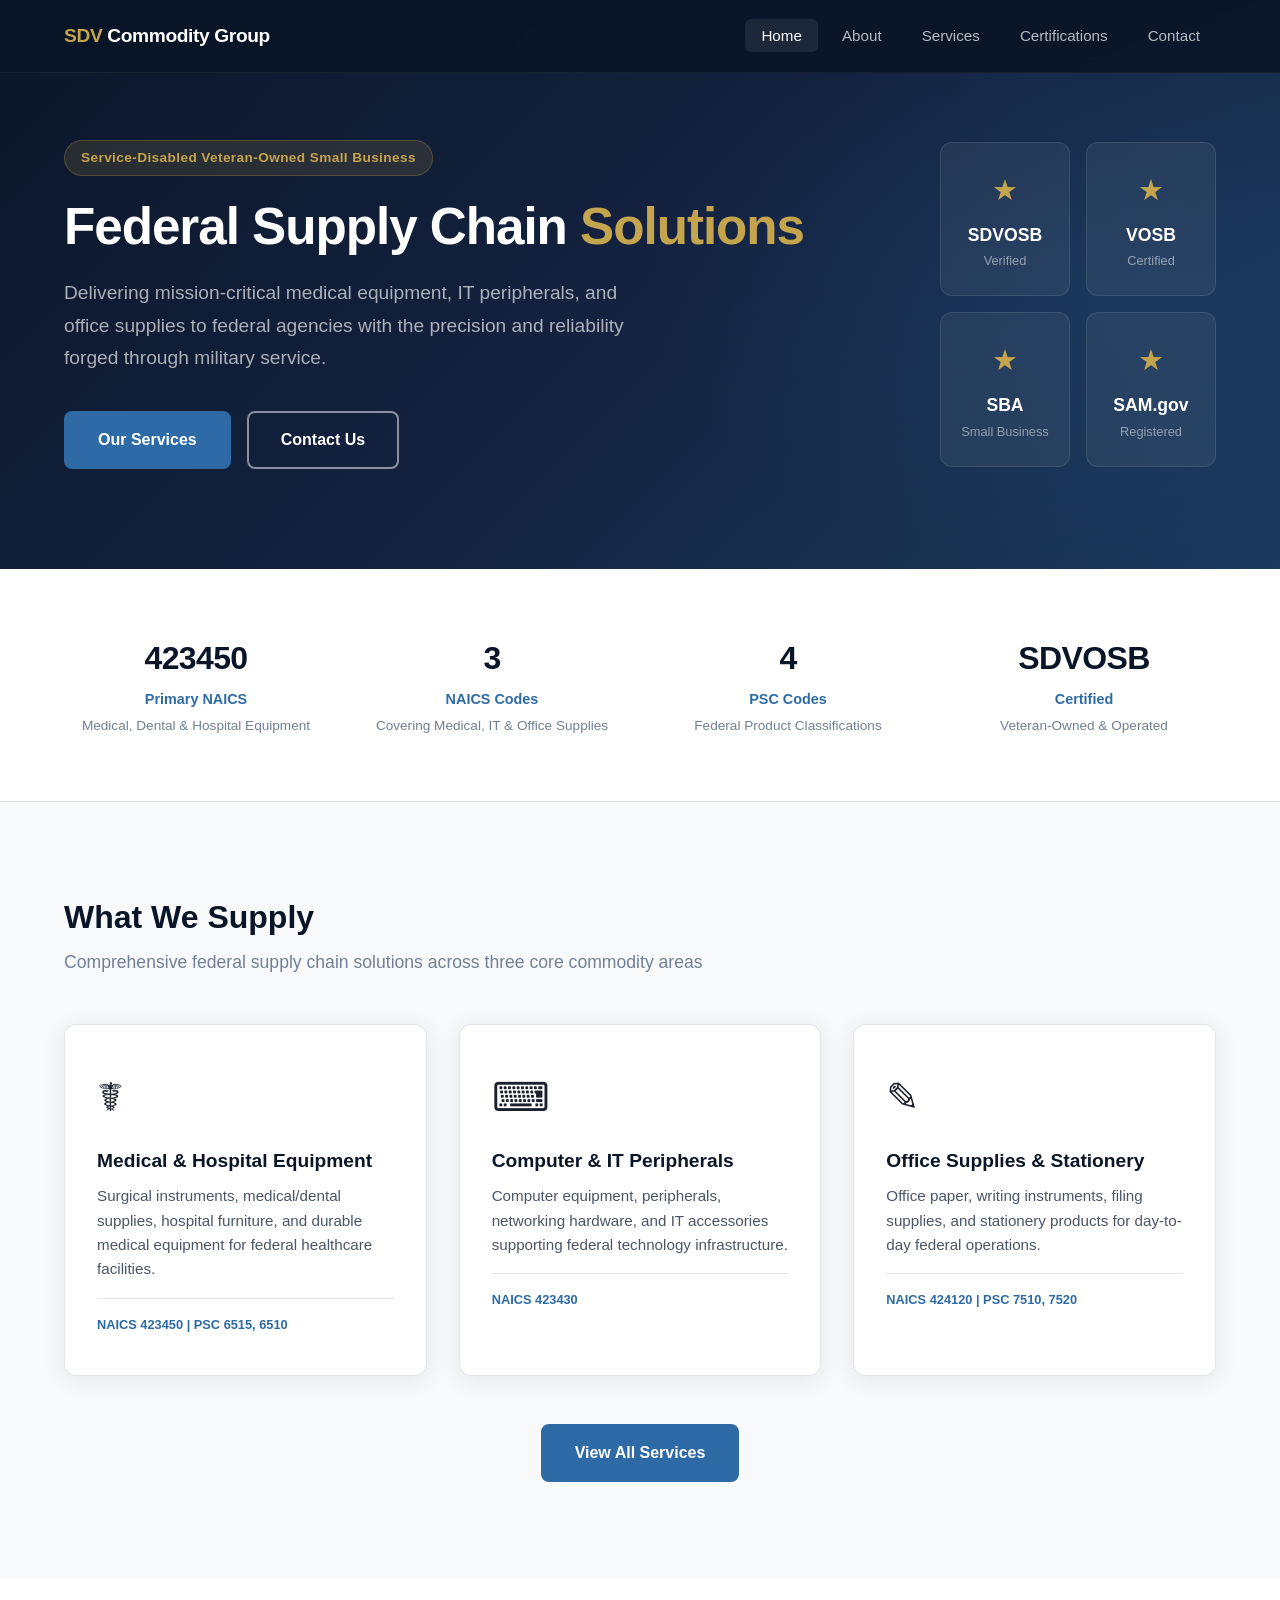
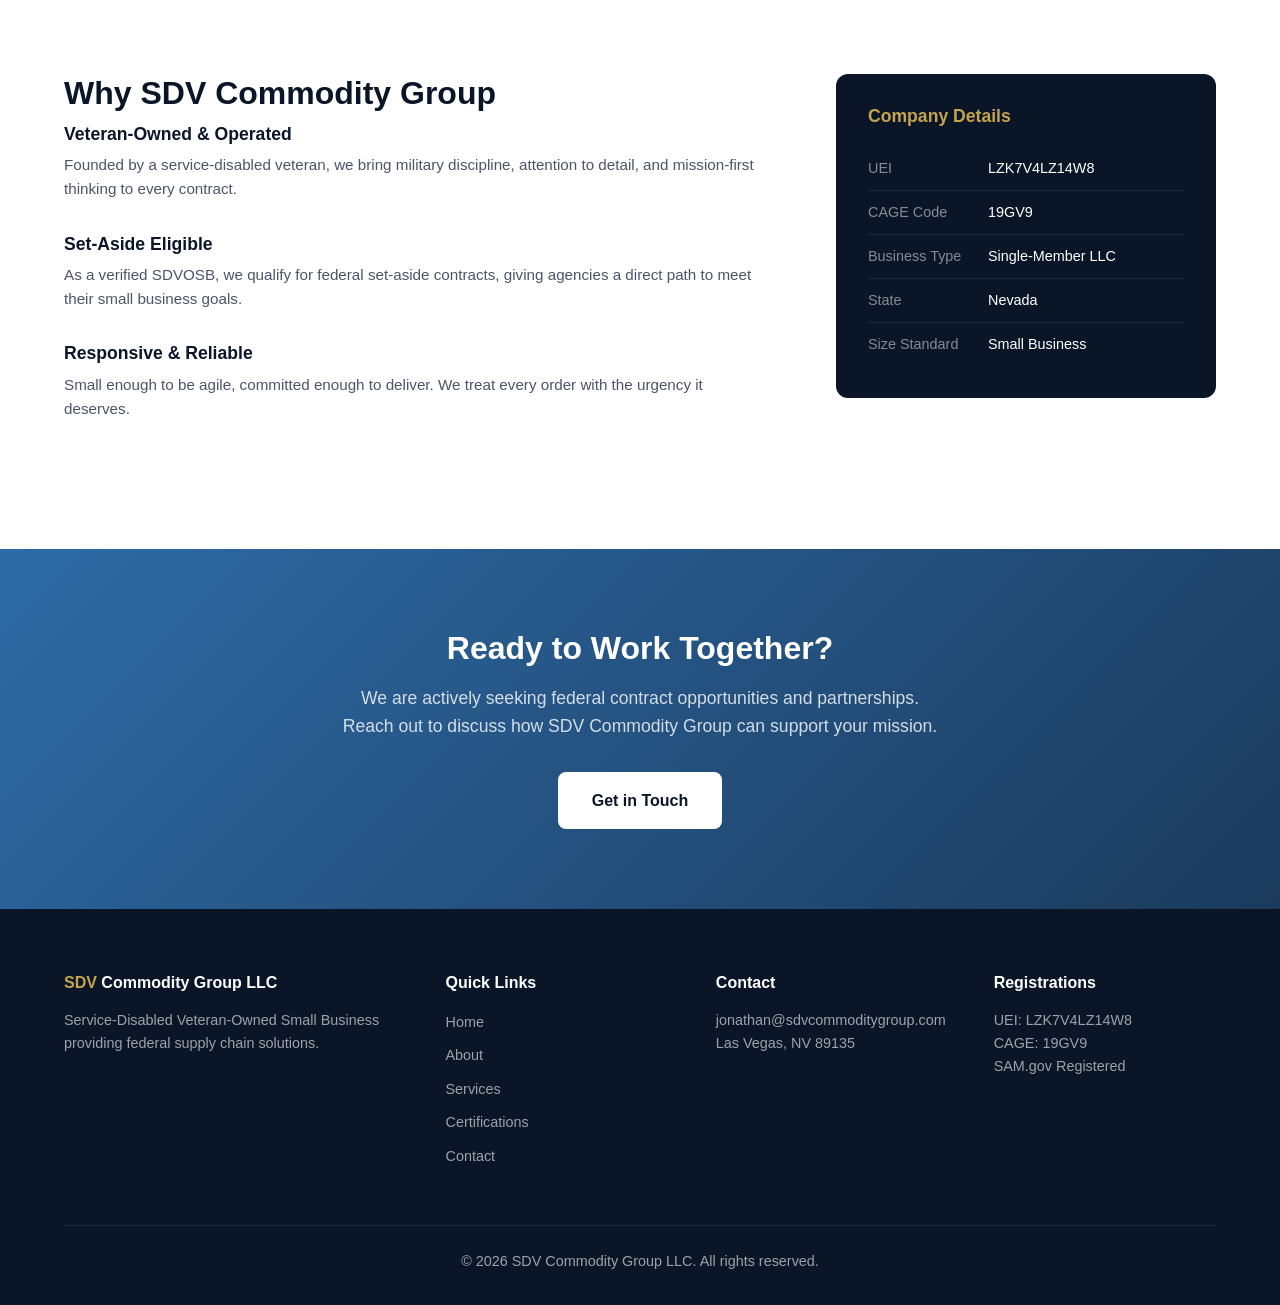
==== index.html @ dfde51ad "Add website files - initial site deployment" ====
<!DOCTYPE html>
<html lang="en">
<head>
  <meta charset="UTF-8">
  <meta name="viewport" content="width=device-width, initial-scale=1.0">
  <meta name="description" content="SDV Commodity Group LLC - Service-Disabled Veteran-Owned Small Business specializing in federal supply chain logistics, medical equipment, IT peripherals, and office supplies.">
  <title>SDV Commodity Group LLC | Federal Supply Chain Solutions</title>
  <link rel="stylesheet" href="style.css">
</head>
<body>
  <!-- Navigation -->
  <nav class="nav" id="nav">
    <div class="nav-container">
      <a href="index.html" class="nav-logo">
        <span class="logo-sdv">SDV</span> Commodity Group
      </a>
      <button class="nav-toggle" id="navToggle" aria-label="Toggle menu">
        <span></span><span></span><span></span>
      </button>
      <ul class="nav-links" id="navLinks">
        <li><a href="index.html" class="active">Home</a></li>
        <li><a href="pages/about.html">About</a></li>
        <li><a href="pages/services.html">Services</a></li>
        <li><a href="pages/certifications.html">Certifications</a></li>
        <li><a href="pages/contact.html">Contact</a></li>
      </ul>
    </div>
  </nav>

  <!-- Hero Section -->
  <section class="hero">
    <div class="hero-content">
      <div class="hero-text">
        <div class="hero-badge">Service-Disabled Veteran-Owned Small Business</div>
        <h1>Federal Supply Chain <span class="text-accent">Solutions</span></h1>
        <p class="hero-subtitle">Delivering mission-critical medical equipment, IT peripherals, and office supplies to federal agencies with the precision and reliability forged through military service.</p>
        <div class="hero-cta">
          <a href="pages/services.html" class="btn btn-primary">Our Services</a>
          <a href="pages/contact.html" class="btn btn-outline">Contact Us</a>
        </div>
      </div>
      <div class="hero-badges">
        <div class="cert-badge">
          <div class="cert-icon">&#9733;</div>
          <div class="cert-label">SDVOSB</div>
          <div class="cert-sub">Verified</div>
        </div>
        <div class="cert-badge">
          <div class="cert-icon">&#9733;</div>
          <div class="cert-label">VOSB</div>
          <div class="cert-sub">Certified</div>
        </div>
        <div class="cert-badge">
          <div class="cert-icon">&#9733;</div>
          <div class="cert-label">SBA</div>
          <div class="cert-sub">Small Business</div>
        </div>
        <div class="cert-badge">
          <div class="cert-icon">&#9733;</div>
          <div class="cert-label">SAM.gov</div>
          <div class="cert-sub">Registered</div>
        </div>
      </div>
    </div>
  </section>

  <!-- Key Stats -->
  <section class="stats">
    <div class="container">
      <div class="stats-grid">
        <div class="stat-item">
          <div class="stat-number">423450</div>
          <div class="stat-label">Primary NAICS</div>
          <div class="stat-desc">Medical, Dental & Hospital Equipment</div>
        </div>
        <div class="stat-item">
          <div class="stat-number">3</div>
          <div class="stat-label">NAICS Codes</div>
          <div class="stat-desc">Covering Medical, IT & Office Supplies</div>
        </div>
        <div class="stat-item">
          <div class="stat-number">4</div>
          <div class="stat-label">PSC Codes</div>
          <div class="stat-desc">Federal Product Classifications</div>
        </div>
        <div class="stat-item">
          <div class="stat-number">SDVOSB</div>
          <div class="stat-label">Certified</div>
          <div class="stat-desc">Veteran-Owned & Operated</div>
        </div>
      </div>
    </div>
  </section>

  <!-- Services Preview -->
  <section class="services-preview">
    <div class="container">
      <h2 class="section-title">What We Supply</h2>
      <p class="section-subtitle">Comprehensive federal supply chain solutions across three core commodity areas</p>
      <div class="services-grid">
        <div class="service-card">
          <div class="service-icon">&#9764;</div>
          <h3>Medical & Hospital Equipment</h3>
          <p>Surgical instruments, medical/dental supplies, hospital furniture, and durable medical equipment for federal healthcare facilities.</p>
          <div class="service-codes">NAICS 423450 | PSC 6515, 6510</div>
        </div>
        <div class="service-card">
          <div class="service-icon">&#9000;</div>
          <h3>Computer & IT Peripherals</h3>
          <p>Computer equipment, peripherals, networking hardware, and IT accessories supporting federal technology infrastructure.</p>
          <div class="service-codes">NAICS 423430</div>
        </div>
        <div class="service-card">
          <div class="service-icon">&#9998;</div>
          <h3>Office Supplies & Stationery</h3>
          <p>Office paper, writing instruments, filing supplies, and stationery products for day-to-day federal operations.</p>
          <div class="service-codes">NAICS 424120 | PSC 7510, 7520</div>
        </div>
      </div>
      <div class="services-cta">
        <a href="pages/services.html" class="btn btn-primary">View All Services</a>
      </div>
    </div>
  </section>

  <!-- Why SDV -->
  <section class="why-sdv">
    <div class="container">
      <div class="why-grid">
        <div class="why-content">
          <h2 class="section-title">Why SDV Commodity Group</h2>
          <div class="why-item">
            <h4>Veteran-Owned & Operated</h4>
            <p>Founded by a service-disabled veteran, we bring military discipline, attention to detail, and mission-first thinking to every contract.</p>
          </div>
          <div class="why-item">
            <h4>Set-Aside Eligible</h4>
            <p>As a verified SDVOSB, we qualify for federal set-aside contracts, giving agencies a direct path to meet their small business goals.</p>
          </div>
          <div class="why-item">
            <h4>Responsive & Reliable</h4>
            <p>Small enough to be agile, committed enough to deliver. We treat every order with the urgency it deserves.</p>
          </div>
        </div>
        <div class="why-info">
          <div class="info-card">
            <h4>Company Details</h4>
            <table class="info-table">
              <tr><td>UEI</td><td>LZK7V4LZ14W8</td></tr>
              <tr><td>CAGE Code</td><td>19GV9</td></tr>
              <tr><td>Business Type</td><td>Single-Member LLC</td></tr>
              <tr><td>State</td><td>Nevada</td></tr>
              <tr><td>Size Standard</td><td>Small Business</td></tr>
            </table>
          </div>
        </div>
      </div>
    </div>
  </section>

  <!-- CTA Section -->
  <section class="cta-section">
    <div class="container">
      <h2>Ready to Work Together?</h2>
      <p>We are actively seeking federal contract opportunities and partnerships. Reach out to discuss how SDV Commodity Group can support your mission.</p>
      <a href="pages/contact.html" class="btn btn-white">Get in Touch</a>
    </div>
  </section>

  <!-- Footer -->
  <footer class="footer">
    <div class="container">
      <div class="footer-grid">
        <div class="footer-col">
          <h4><span class="logo-sdv">SDV</span> Commodity Group LLC</h4>
          <p>Service-Disabled Veteran-Owned Small Business providing federal supply chain solutions.</p>
        </div>
        <div class="footer-col">
          <h4>Quick Links</h4>
          <ul>
            <li><a href="index.html">Home</a></li>
            <li><a href="pages/about.html">About</a></li>
            <li><a href="pages/services.html">Services</a></li>
            <li><a href="pages/certifications.html">Certifications</a></li>
            <li><a href="pages/contact.html">Contact</a></li>
          </ul>
        </div>
        <div class="footer-col">
          <h4>Contact</h4>
          <p>jonathan@sdvcommoditygroup.com</p>
          <p>Las Vegas, NV 89135</p>
        </div>
        <div class="footer-col">
          <h4>Registrations</h4>
          <p>UEI: LZK7V4LZ14W8</p>
          <p>CAGE: 19GV9</p>
          <p>SAM.gov Registered</p>
        </div>
      </div>
      <div class="footer-bottom">
        <p>&copy; 2026 SDV Commodity Group LLC. All rights reserved.</p>
      </div>
    </div>
  </footer>

  <script src="main.js"></script>
</body>
</html>
---- style.css ----
/* === Reset & Base === */
*, *::before, *::after { margin: 0; padding: 0; box-sizing: border-box; }

:root {
  --navy: #0A1628;
  --navy-light: #142240;
  --navy-mid: #1B3A5C;
  --blue: #2E6BA6;
  --blue-light: #4A90D9;
  --accent: #C5A44E;
  --accent-light: #D4B96A;
  --white: #FFFFFF;
  --gray-50: #F8F9FA;
  --gray-100: #F0F2F5;
  --gray-200: #E2E5EA;
  --gray-400: #8E95A2;
  --gray-600: #4A5568;
  --gray-800: #2D3748;
  --text: #1A202C;
  --text-light: #718096;
  --shadow: 0 4px 24px rgba(10, 22, 40, 0.08);
  --shadow-lg: 0 8px 40px rgba(10, 22, 40, 0.12);
  --radius: 8px;
  --transition: 0.3s ease;
}

html { scroll-behavior: smooth; }

body {
  font-family: -apple-system, BlinkMacSystemFont, 'Segoe UI', Roboto, 'Helvetica Neue', Arial, sans-serif;
  color: var(--text);
  line-height: 1.6;
  background: var(--white);
}

.container { max-width: 1200px; margin: 0 auto; padding: 0 24px; }

h1, h2, h3, h4 { line-height: 1.2; font-weight: 700; }
h2.section-title { font-size: 2rem; margin-bottom: 12px; color: var(--navy); }
.section-subtitle { color: var(--text-light); font-size: 1.1rem; margin-bottom: 48px; }

a { text-decoration: none; color: inherit; }

/* === Buttons === */
.btn {
  display: inline-block;
  padding: 14px 32px;
  border-radius: var(--radius);
  font-weight: 600;
  font-size: 1rem;
  transition: all var(--transition);
  cursor: pointer;
  border: 2px solid transparent;
}
.btn-primary {
  background: var(--blue);
  color: var(--white);
  border-color: var(--blue);
}
.btn-primary:hover { background: var(--navy-mid); border-color: var(--navy-mid); }
.btn-outline {
  background: transparent;
  color: var(--white);
  border-color: rgba(255,255,255,0.5);
}
.btn-outline:hover { background: rgba(255,255,255,0.1); border-color: var(--white); }
.btn-white {
  background: var(--white);
  color: var(--navy);
  border-color: var(--white);
}
.btn-white:hover { background: var(--gray-100); }

/* === Navigation === */
.nav {
  position: fixed;
  top: 0;
  width: 100%;
  z-index: 1000;
  background: rgba(10, 22, 40, 0.95);
  backdrop-filter: blur(10px);
  border-bottom: 1px solid rgba(255,255,255,0.05);
}
.nav-container {
  max-width: 1200px;
  margin: 0 auto;
  padding: 0 24px;
  display: flex;
  align-items: center;
  justify-content: space-between;
  height: 72px;
}
.nav-logo {
  font-size: 1.2rem;
  font-weight: 700;
  color: var(--white);
  letter-spacing: -0.02em;
}
.logo-sdv { color: var(--accent); }
.nav-links {
  list-style: none;
  display: flex;
  gap: 8px;
}
.nav-links a {
  color: rgba(255,255,255,0.7);
  padding: 8px 16px;
  border-radius: 6px;
  font-size: 0.95rem;
  font-weight: 500;
  transition: all var(--transition);
}
.nav-links a:hover, .nav-links a.active {
  color: var(--white);
  background: rgba(255,255,255,0.08);
}
.nav-toggle {
  display: none;
  flex-direction: column;
  gap: 5px;
  background: none;
  border: none;
  cursor: pointer;
  padding: 8px;
}
.nav-toggle span {
  display: block;
  width: 24px;
  height: 2px;
  background: var(--white);
  transition: all var(--transition);
}

/* === Hero === */
.hero {
  background: linear-gradient(135deg, var(--navy) 0%, var(--navy-light) 50%, var(--navy-mid) 100%);
  padding: 140px 0 100px;
  position: relative;
  overflow: hidden;
}
.hero::before {
  content: '';
  position: absolute;
  top: 0; right: 0;
  width: 50%;
  height: 100%;
  background: radial-gradient(ellipse at 70% 50%, rgba(46,107,166,0.15) 0%, transparent 70%);
}
.hero-content {
  max-width: 1200px;
  margin: 0 auto;
  padding: 0 24px;
  display: grid;
  grid-template-columns: 1fr auto;
  gap: 60px;
  align-items: center;
  position: relative;
}
.hero-badge {
  display: inline-block;
  background: rgba(197, 164, 78, 0.15);
  color: var(--accent);
  padding: 6px 16px;
  border-radius: 20px;
  font-size: 0.85rem;
  font-weight: 600;
  letter-spacing: 0.03em;
  margin-bottom: 20px;
  border: 1px solid rgba(197, 164, 78, 0.25);
}
.hero h1 {
  font-size: 3.2rem;
  color: var(--white);
  margin-bottom: 20px;
  letter-spacing: -0.02em;
}
.text-accent { color: var(--accent); }
.hero-subtitle {
  font-size: 1.2rem;
  color: rgba(255,255,255,0.65);
  max-width: 560px;
  margin-bottom: 36px;
  line-height: 1.7;
}
.hero-cta { display: flex; gap: 16px; }
.hero-badges {
  display: grid;
  grid-template-columns: 1fr 1fr;
  gap: 16px;
}
.cert-badge {
  background: rgba(255,255,255,0.06);
  border: 1px solid rgba(255,255,255,0.1);
  border-radius: 12px;
  padding: 24px 20px;
  text-align: center;
  transition: all var(--transition);
  min-width: 130px;
}
.cert-badge:hover {
  background: rgba(255,255,255,0.1);
  border-color: rgba(197, 164, 78, 0.3);
}
.cert-icon {
  font-size: 1.8rem;
  color: var(--accent);
  margin-bottom: 8px;
}
.cert-label {
  color: var(--white);
  font-weight: 700;
  font-size: 1.1rem;
}
.cert-sub {
  color: rgba(255,255,255,0.5);
  font-size: 0.8rem;
  margin-top: 2px;
}

/* === Stats === */
.stats {
  background: var(--white);
  padding: 64px 0;
  border-bottom: 1px solid var(--gray-200);
}
.stats-grid {
  display: grid;
  grid-template-columns: repeat(4, 1fr);
  gap: 32px;
  text-align: center;
}
.stat-number {
  font-size: 2rem;
  font-weight: 800;
  color: var(--navy);
  letter-spacing: -0.02em;
}
.stat-label {
  font-size: 0.9rem;
  color: var(--blue);
  font-weight: 600;
  margin-top: 4px;
}
.stat-desc {
  font-size: 0.85rem;
  color: var(--text-light);
  margin-top: 4px;
}

/* === Services Preview === */
.services-preview {
  padding: 96px 0;
  background: var(--gray-50);
}
.services-grid {
  display: grid;
  grid-template-columns: repeat(3, 1fr);
  gap: 32px;
  margin-bottom: 48px;
}
.service-card {
  background: var(--white);
  border-radius: 12px;
  padding: 40px 32px;
  box-shadow: var(--shadow);
  transition: all var(--transition);
  border: 1px solid var(--gray-200);
}
.service-card:hover {
  transform: translateY(-4px);
  box-shadow: var(--shadow-lg);
  border-color: var(--blue-light);
}
.service-icon {
  font-size: 2.5rem;
  margin-bottom: 20px;
}
.service-card h3 {
  font-size: 1.2rem;
  color: var(--navy);
  margin-bottom: 12px;
}
.service-card p {
  color: var(--gray-600);
  font-size: 0.95rem;
  line-height: 1.6;
  margin-bottom: 16px;
}
.service-codes {
  font-size: 0.8rem;
  color: var(--blue);
  font-weight: 600;
  padding-top: 16px;
  border-top: 1px solid var(--gray-200);
}
.services-cta { text-align: center; }

/* === Why SDV === */
.why-sdv { padding: 96px 0; background: var(--white); }
.why-grid {
  display: grid;
  grid-template-columns: 1fr 380px;
  gap: 64px;
  align-items: start;
}
.why-item { margin-bottom: 32px; }
.why-item h4 {
  font-size: 1.1rem;
  color: var(--navy);
  margin-bottom: 8px;
}
.why-item p { color: var(--gray-600); font-size: 0.95rem; }
.info-card {
  background: var(--navy);
  border-radius: 12px;
  padding: 32px;
  color: var(--white);
}
.info-card h4 {
  font-size: 1.1rem;
  margin-bottom: 20px;
  color: var(--accent);
}
.info-table { width: 100%; border-collapse: collapse; }
.info-table td {
  padding: 10px 0;
  border-bottom: 1px solid rgba(255,255,255,0.08);
  font-size: 0.9rem;
}
.info-table td:first-child {
  color: rgba(255,255,255,0.5);
  width: 120px;
  font-weight: 500;
}
.info-table tr:last-child td { border-bottom: none; }

/* === CTA Section === */
.cta-section {
  background: linear-gradient(135deg, var(--blue) 0%, var(--navy-mid) 100%);
  padding: 80px 0;
  text-align: center;
  color: var(--white);
}
.cta-section h2 {
  font-size: 2rem;
  margin-bottom: 16px;
  color: var(--white);
}
.cta-section p {
  font-size: 1.1rem;
  opacity: 0.8;
  max-width: 600px;
  margin: 0 auto 32px;
}

/* === Footer === */
.footer {
  background: var(--navy);
  color: rgba(255,255,255,0.6);
  padding: 64px 0 32px;
}
.footer-grid {
  display: grid;
  grid-template-columns: 1.5fr 1fr 1fr 1fr;
  gap: 48px;
  margin-bottom: 48px;
}
.footer h4 {
  color: var(--white);
  font-size: 1rem;
  margin-bottom: 16px;
}
.footer p { font-size: 0.9rem; line-height: 1.6; }
.footer ul { list-style: none; }
.footer ul li { margin-bottom: 8px; }
.footer ul a {
  font-size: 0.9rem;
  transition: color var(--transition);
}
.footer ul a:hover { color: var(--white); }
.footer-bottom {
  border-top: 1px solid rgba(255,255,255,0.08);
  padding-top: 24px;
  text-align: center;
  font-size: 0.85rem;
}

/* === Page Header (for inner pages) === */
.page-header {
  background: linear-gradient(135deg, var(--navy) 0%, var(--navy-mid) 100%);
  padding: 140px 0 60px;
  text-align: center;
  color: var(--white);
}
.page-header h1 { font-size: 2.5rem; margin-bottom: 12px; }
.page-header p { font-size: 1.1rem; opacity: 0.7; }

/* === Content Sections (for inner pages) === */
.content-section { padding: 80px 0; }
.content-section:nth-child(even) { background: var(--gray-50); }
.content-section h2 { font-size: 1.8rem; color: var(--navy); margin-bottom: 20px; }
.content-section p { color: var(--gray-600); font-size: 1rem; line-height: 1.8; margin-bottom: 16px; }

/* === About Page === */
.about-grid {
  display: grid;
  grid-template-columns: 1fr 1fr;
  gap: 64px;
  align-items: center;
}
.values-grid {
  display: grid;
  grid-template-columns: repeat(3, 1fr);
  gap: 32px;
  margin-top: 32px;
}
.value-card {
  text-align: center;
  padding: 32px 20px;
}
.value-card h4 {
  color: var(--navy);
  margin-bottom: 8px;
}
.value-card p {
  color: var(--gray-600);
  font-size: 0.9rem;
}
.value-icon {
  font-size: 2rem;
  margin-bottom: 12px;
}

/* === Services Page === */
.service-detail {
  display: grid;
  grid-template-columns: 1fr 1fr;
  gap: 48px;
  align-items: center;
  margin-bottom: 64px;
  padding-bottom: 64px;
  border-bottom: 1px solid var(--gray-200);
}
.service-detail:last-child { border-bottom: none; margin-bottom: 0; padding-bottom: 0; }
.service-detail:nth-child(even) { direction: rtl; }
.service-detail:nth-child(even) > * { direction: ltr; }
.service-meta {
  display: flex;
  flex-wrap: wrap;
  gap: 8px;
  margin-top: 16px;
}
.meta-tag {
  display: inline-block;
  background: var(--gray-100);
  color: var(--blue);
  padding: 6px 14px;
  border-radius: 20px;
  font-size: 0.8rem;
  font-weight: 600;
}
.service-info-box {
  background: var(--navy);
  border-radius: 12px;
  padding: 40px;
  color: var(--white);
}
.service-info-box h3 {
  color: var(--accent);
  font-size: 1.3rem;
  margin-bottom: 16px;
}
.service-info-box ul {
  list-style: none;
}
.service-info-box li {
  padding: 8px 0;
  border-bottom: 1px solid rgba(255,255,255,0.08);
  font-size: 0.95rem;
  color: rgba(255,255,255,0.8);
}
.service-info-box li:last-child { border-bottom: none; }
.service-info-box li::before {
  content: '\2713';
  color: var(--accent);
  margin-right: 12px;
  font-weight: 700;
}

/* === Certifications Page === */
.cert-grid {
  display: grid;
  grid-template-columns: repeat(2, 1fr);
  gap: 32px;
}
.cert-card-full {
  background: var(--white);
  border-radius: 12px;
  padding: 40px;
  box-shadow: var(--shadow);
  border: 1px solid var(--gray-200);
}
.cert-card-full h3 {
  color: var(--navy);
  font-size: 1.2rem;
  margin-bottom: 8px;
}
.cert-card-full .cert-status {
  display: inline-block;
  background: #DEF5E0;
  color: #1B7A2B;
  padding: 4px 12px;
  border-radius: 12px;
  font-size: 0.8rem;
  font-weight: 600;
  margin-bottom: 16px;
}
.cert-card-full p {
  color: var(--gray-600);
  font-size: 0.95rem;
}

.codes-table {
  width: 100%;
  border-collapse: collapse;
  margin-top: 24px;
}
.codes-table th {
  background: var(--navy);
  color: var(--white);
  padding: 14px 20px;
  text-align: left;
  font-size: 0.9rem;
}
.codes-table th:first-child { border-radius: 8px 0 0 0; }
.codes-table th:last-child { border-radius: 0 8px 0 0; }
.codes-table td {
  padding: 14px 20px;
  border-bottom: 1px solid var(--gray-200);
  font-size: 0.9rem;
  color: var(--gray-600);
}
.codes-table tr:hover { background: var(--gray-50); }

/* === Contact Page === */
.contact-grid {
  display: grid;
  grid-template-columns: 1fr 1fr;
  gap: 48px;
}
.contact-info-item {
  margin-bottom: 32px;
}
.contact-info-item h4 {
  color: var(--navy);
  margin-bottom: 8px;
  font-size: 1rem;
}
.contact-info-item p {
  color: var(--gray-600);
  font-size: 0.95rem;
}
.contact-form { display: flex; flex-direction: column; gap: 20px; }
.form-group { display: flex; flex-direction: column; gap: 6px; }
.form-group label {
  font-size: 0.9rem;
  font-weight: 600;
  color: var(--gray-800);
}
.form-group input,
.form-group textarea,
.form-group select {
  padding: 12px 16px;
  border: 1px solid var(--gray-200);
  border-radius: var(--radius);
  font-size: 0.95rem;
  font-family: inherit;
  transition: border-color var(--transition);
  background: var(--white);
}
.form-group input:focus,
.form-group textarea:focus,
.form-group select:focus {
  outline: none;
  border-color: var(--blue);
}
.form-group textarea { min-height: 140px; resize: vertical; }
.form-row { display: grid; grid-template-columns: 1fr 1fr; gap: 20px; }

/* === Responsive === */
@media (max-width: 1024px) {
  .hero-content { grid-template-columns: 1fr; }
  .hero-badges { grid-template-columns: repeat(4, 1fr); }
  .hero h1 { font-size: 2.5rem; }
  .stats-grid { grid-template-columns: repeat(2, 1fr); }
  .services-grid { grid-template-columns: 1fr; }
  .why-grid { grid-template-columns: 1fr; }
  .footer-grid { grid-template-columns: repeat(2, 1fr); }
  .about-grid { grid-template-columns: 1fr; }
  .service-detail { grid-template-columns: 1fr; }
  .service-detail:nth-child(even) { direction: ltr; }
  .contact-grid { grid-template-columns: 1fr; }
  .cert-grid { grid-template-columns: 1fr; }
}

@media (max-width: 768px) {
  .nav-toggle { display: flex; }
  .nav-links {
    display: none;
    position: absolute;
    top: 72px;
    left: 0;
    width: 100%;
    background: var(--navy);
    flex-direction: column;
    padding: 16px;
    border-top: 1px solid rgba(255,255,255,0.08);
  }
  .nav-links.open { display: flex; }
  .hero { padding: 120px 0 60px; }
  .hero h1 { font-size: 2rem; }
  .hero-badges { grid-template-columns: repeat(2, 1fr); }
  .stats-grid { grid-template-columns: 1fr 1fr; gap: 24px; }
  .values-grid { grid-template-columns: 1fr; }
  .form-row { grid-template-columns: 1fr; }
  .hero-cta { flex-direction: column; }
  .btn { text-align: center; }
}
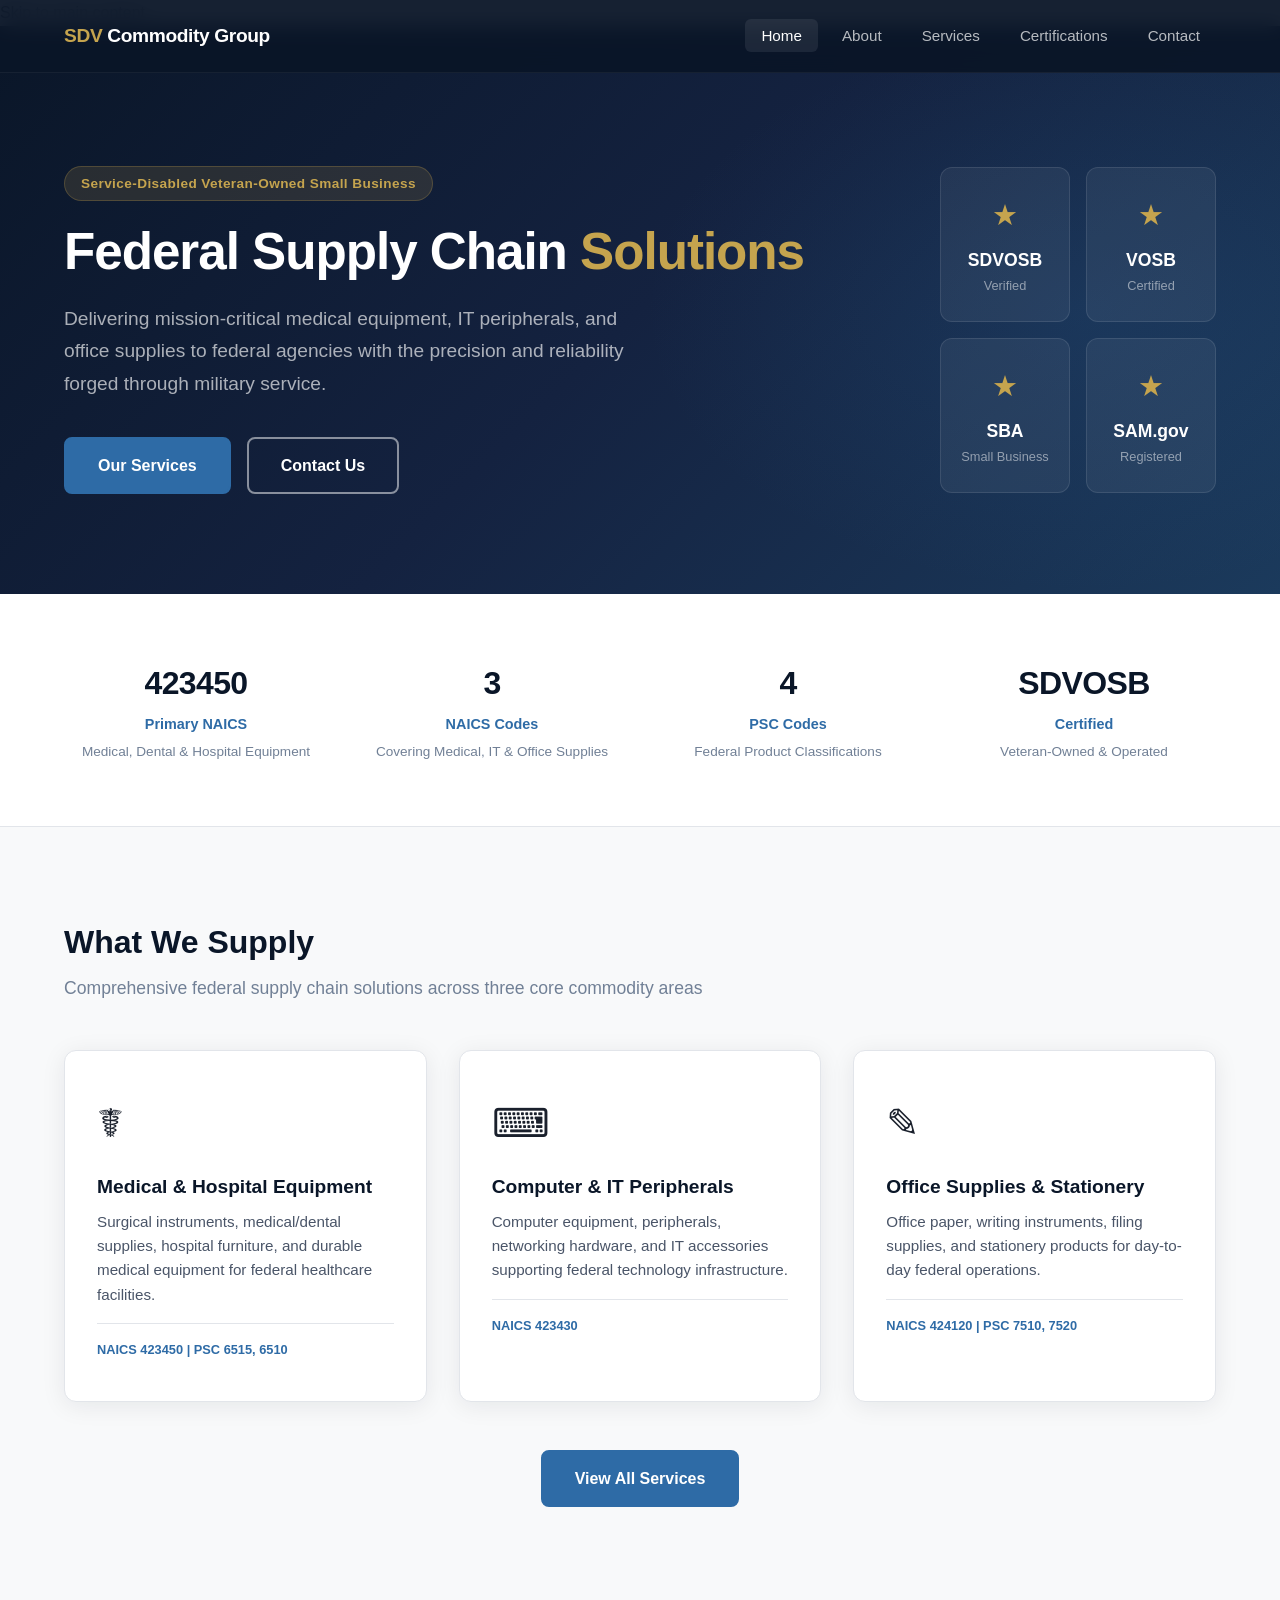
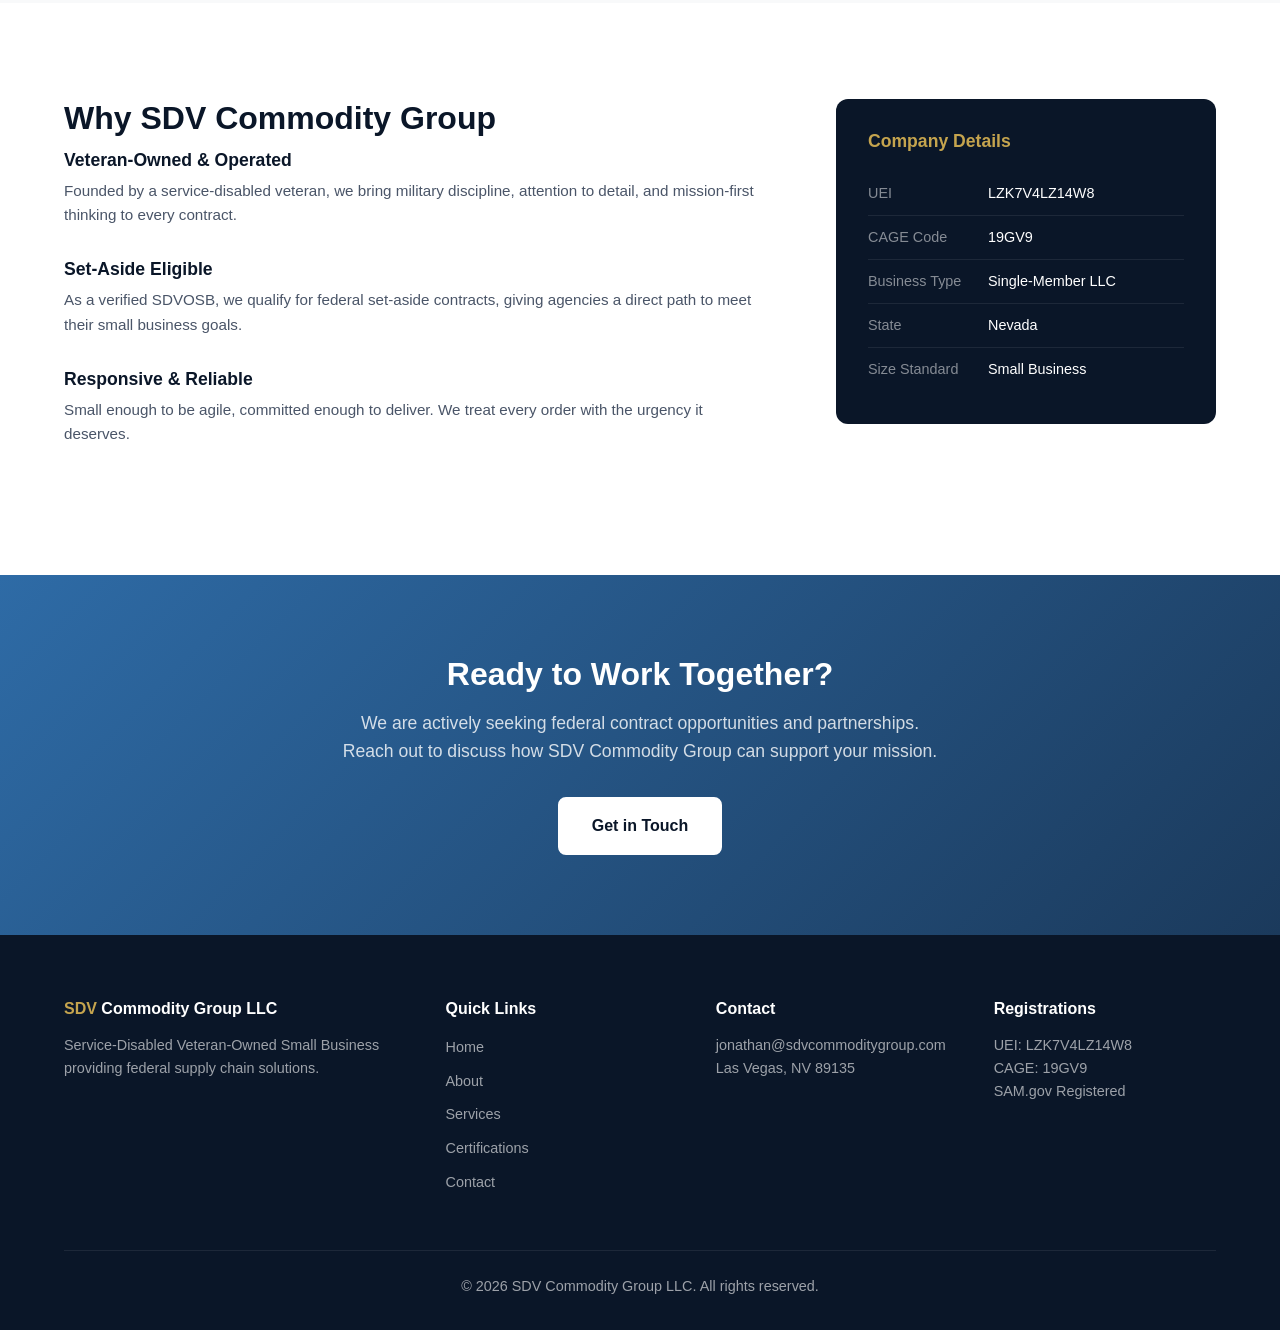
==== commit d7441255: "Website update: SEO, accessibility, brand assets, and infrastructure" ====
--- a/index.html
+++ b/index.html
@@ -3,13 +3,83 @@
 <head>
   <meta charset="UTF-8">
   <meta name="viewport" content="width=device-width, initial-scale=1.0">
-  <meta name="description" content="SDV Commodity Group LLC - Service-Disabled Veteran-Owned Small Business specializing in federal supply chain logistics, medical equipment, IT peripherals, and office supplies.">
-  <title>SDV Commodity Group LLC | Federal Supply Chain Solutions</title>
+  <meta name="description" content="SDV Commodity Group LLC - Service-Disabled Veteran-Owned Small Business (SDVOSB) specializing in federal supply chain solutions: medical equipment, IT peripherals, and office supplies. UEI: LZK7V4LZ14W8 | CAGE: 19GV9">
+  <meta name="keywords" content="SDVOSB, veteran owned small business, federal supply chain, medical equipment supplier, IT peripherals, office supplies, government contractor, SAM registered, Las Vegas NV">
+  <title>SDV Commodity Group LLC | SDVOSB Federal Supply Chain Solutions</title>
+
+  <!-- Canonical -->
+  <link rel="canonical" href="https://sdvcommoditygroup.com/">
+
+  <!-- Favicon -->
+  <link rel="icon" type="image/svg+xml" href="/favicon.svg">
+  <link rel="icon" type="image/x-icon" href="/favicon.ico">
+  <link rel="apple-touch-icon" sizes="180x180" href="/apple-touch-icon.png">
+  <link rel="manifest" href="/site.webmanifest">
+  <meta name="theme-color" content="#0A1628">
+
+  <!-- Open Graph -->
+  <meta property="og:title" content="SDV Commodity Group LLC | SDVOSB Federal Supply Chain Solutions">
+  <meta property="og:description" content="Service-Disabled Veteran-Owned Small Business delivering medical equipment, IT peripherals, and office supplies to federal agencies.">
+  <meta property="og:url" content="https://sdvcommoditygroup.com/">
+  <meta property="og:type" content="website">
+  <meta property="og:site_name" content="SDV Commodity Group LLC">
+  <meta property="og:locale" content="en_US">
+  <meta property="og:image" content="https://sdvcommoditygroup.com/og-image.png">
+  <meta property="og:image:width" content="1200">
+  <meta property="og:image:height" content="630">
+  <meta property="og:image:alt" content="SDV Commodity Group LLC - Federal Supply Chain Solutions - SDVOSB Verified">
+
+  <!-- Twitter -->
+  <meta name="twitter:card" content="summary_large_image">
+  <meta name="twitter:title" content="SDV Commodity Group LLC | SDVOSB Federal Supply Chain Solutions">
+  <meta name="twitter:description" content="Service-Disabled Veteran-Owned Small Business delivering medical equipment, IT peripherals, and office supplies to federal agencies.">
+  <meta name="twitter:image" content="https://sdvcommoditygroup.com/og-image.png">
+
+  <!-- Structured Data -->
+  <script type="application/ld+json">
+  {
+    "@context": "https://schema.org",
+    "@type": "Organization",
+    "name": "SDV Commodity Group LLC",
+    "legalName": "SDV Commodity Group LLC",
+    "url": "https://sdvcommoditygroup.com",
+    "description": "Service-Disabled Veteran-Owned Small Business providing federal supply chain solutions including medical equipment, IT peripherals, and office supplies.",
+    "foundingDate": "2025-12",
+    "address": {
+      "@type": "PostalAddress",
+      "addressLocality": "Las Vegas",
+      "addressRegion": "NV",
+      "postalCode": "89135",
+      "addressCountry": "US"
+    },
+    "email": "jonathan@sdvcommoditygroup.com",
+    "sameAs": [],
+    "contactPoint": {
+      "@type": "ContactPoint",
+      "email": "jonathan@sdvcommoditygroup.com",
+      "contactType": "sales",
+      "availableLanguage": "English"
+    },
+    "knowsAbout": [
+      "Federal Supply Chain Management",
+      "Medical Equipment Distribution",
+      "IT Peripherals",
+      "Office Supplies",
+      "Government Contracting"
+    ],
+    "areaServed": {
+      "@type": "Country",
+      "name": "United States"
+    }
+  }
+  </script>
+
   <link rel="stylesheet" href="style.css">
 </head>
 <body>
+  <a href="#main" class="skip-link">Skip to main content</a>
   <!-- Navigation -->
-  <nav class="nav" id="nav">
+  <nav class="nav" id="nav" aria-label="Main navigation">
     <div class="nav-container">
       <a href="index.html" class="nav-logo">
         <span class="logo-sdv">SDV</span> Commodity Group
@@ -28,6 +98,7 @@
   </nav>
 
   <!-- Hero Section -->
+  <main id="main">
   <section class="hero">
     <div class="hero-content">
       <div class="hero-text">
@@ -167,6 +238,7 @@
     </div>
   </section>
 
+  </main>
   <!-- Footer -->
   <footer class="footer">
     <div class="container">
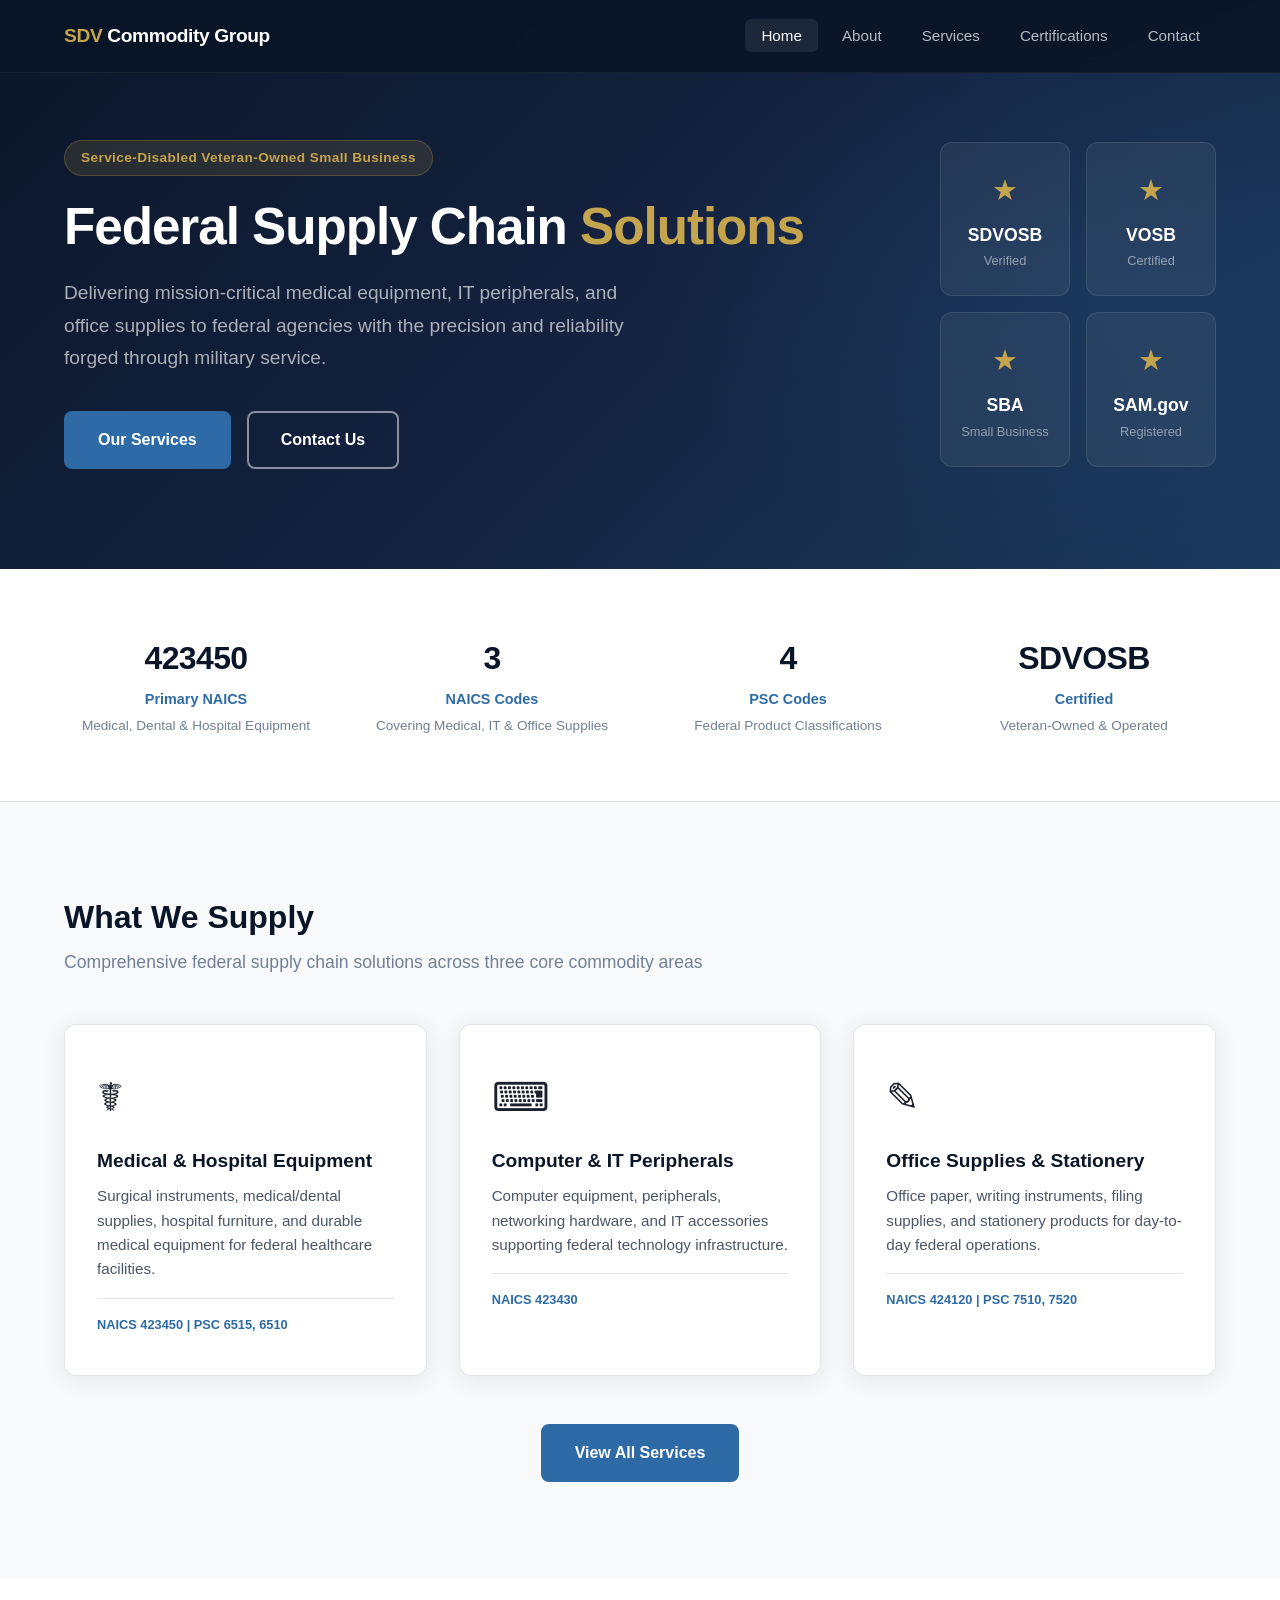
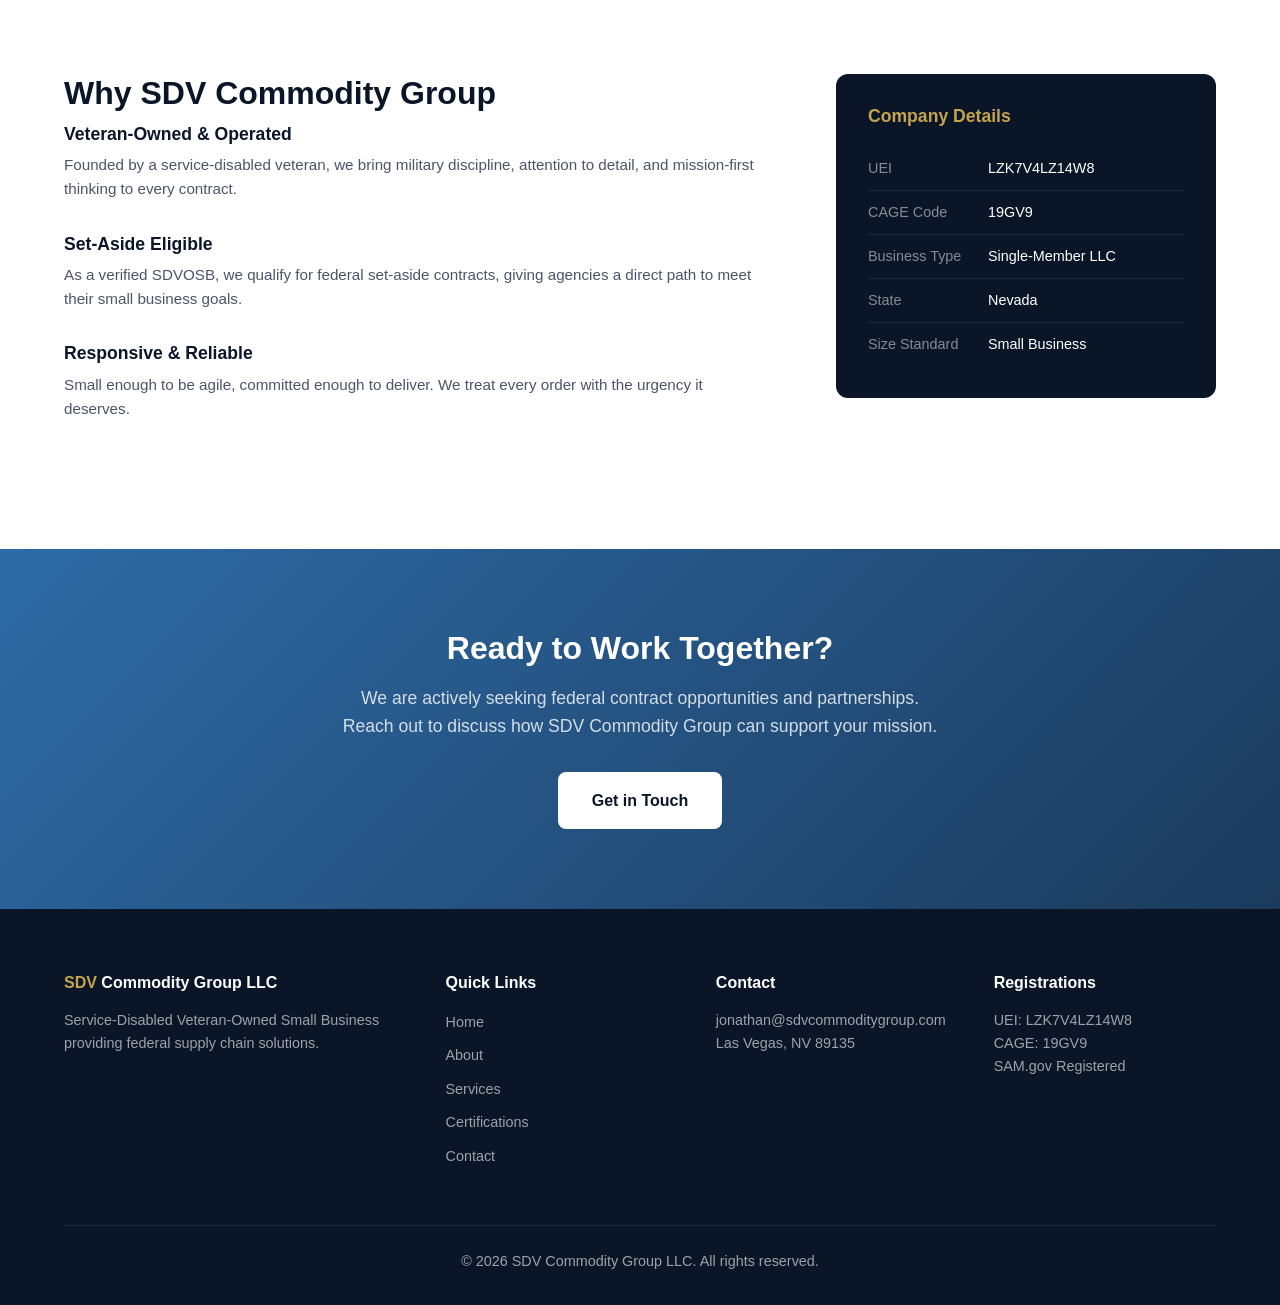
==== commit b8e7bbce: "Add Google Search Console meta tag verification" ====
--- a/index.html
+++ b/index.html
@@ -16,6 +16,9 @@
   <link rel="apple-touch-icon" sizes="180x180" href="/apple-touch-icon.png">
   <link rel="manifest" href="/site.webmanifest">
   <meta name="theme-color" content="#0A1628">
+
+  <!-- Google Search Console -->
+  <meta name="google-site-verification" content="ss16wIvwf_2jpyOoL9tW4XNPZLj8d7UGFwPBB4EJpWY" />
 
   <!-- Open Graph -->
   <meta property="og:title" content="SDV Commodity Group LLC | SDVOSB Federal Supply Chain Solutions">
--- a/style.css
+++ b/style.css
@@ -40,6 +40,28 @@
 .section-subtitle { color: var(--text-light); font-size: 1.1rem; margin-bottom: 48px; }
 
 a { text-decoration: none; color: inherit; }
+
+/* === Accessibility === */
+:focus-visible {
+  outline: 2px solid var(--blue-light);
+  outline-offset: 2px;
+}
+
+.skip-link {
+  position: absolute;
+  top: -100%;
+  left: 16px;
+  background: var(--blue);
+  color: var(--white);
+  padding: 12px 24px;
+  border-radius: 0 0 var(--radius) var(--radius);
+  z-index: 2000;
+  font-weight: 600;
+  transition: top 0.2s;
+}
+.skip-link:focus {
+  top: 0;
+}
 
 /* === Buttons === */
 .btn {
@@ -625,4 +647,31 @@
   .form-row { grid-template-columns: 1fr; }
   .hero-cta { flex-direction: column; }
   .btn { text-align: center; }
-}
+  .footer-grid { grid-template-columns: 1fr; gap: 32px; }
+  .page-header { padding: 120px 0 40px; }
+  .page-header h1 { font-size: 2rem; }
+  .content-section { padding: 48px 0; }
+  .cta-section { padding: 48px 0; }
+  .cta-section h2 { font-size: 1.5rem; }
+  .services-preview { padding: 48px 0; }
+  .why-sdv { padding: 48px 0; }
+  h2.section-title { font-size: 1.6rem; }
+  .cert-badge { padding: 16px 12px; min-width: auto; }
+
+  /* Table horizontal scroll on mobile */
+  .codes-table { display: block; overflow-x: auto; -webkit-overflow-scrolling: touch; }
+}
+
+@media (max-width: 480px) {
+  .container { padding: 0 16px; }
+  .hero h1 { font-size: 1.7rem; }
+  .hero-subtitle { font-size: 1rem; }
+  .hero-badges { grid-template-columns: 1fr 1fr; gap: 10px; }
+  .stats-grid { grid-template-columns: 1fr; gap: 20px; }
+  .stat-number { font-size: 1.6rem; }
+  .service-card { padding: 28px 20px; }
+  .service-info-box { padding: 28px 20px; }
+  .cert-card-full { padding: 28px 20px; }
+  .info-card { padding: 24px 20px; }
+  .btn { padding: 12px 24px; font-size: 0.95rem; }
+}
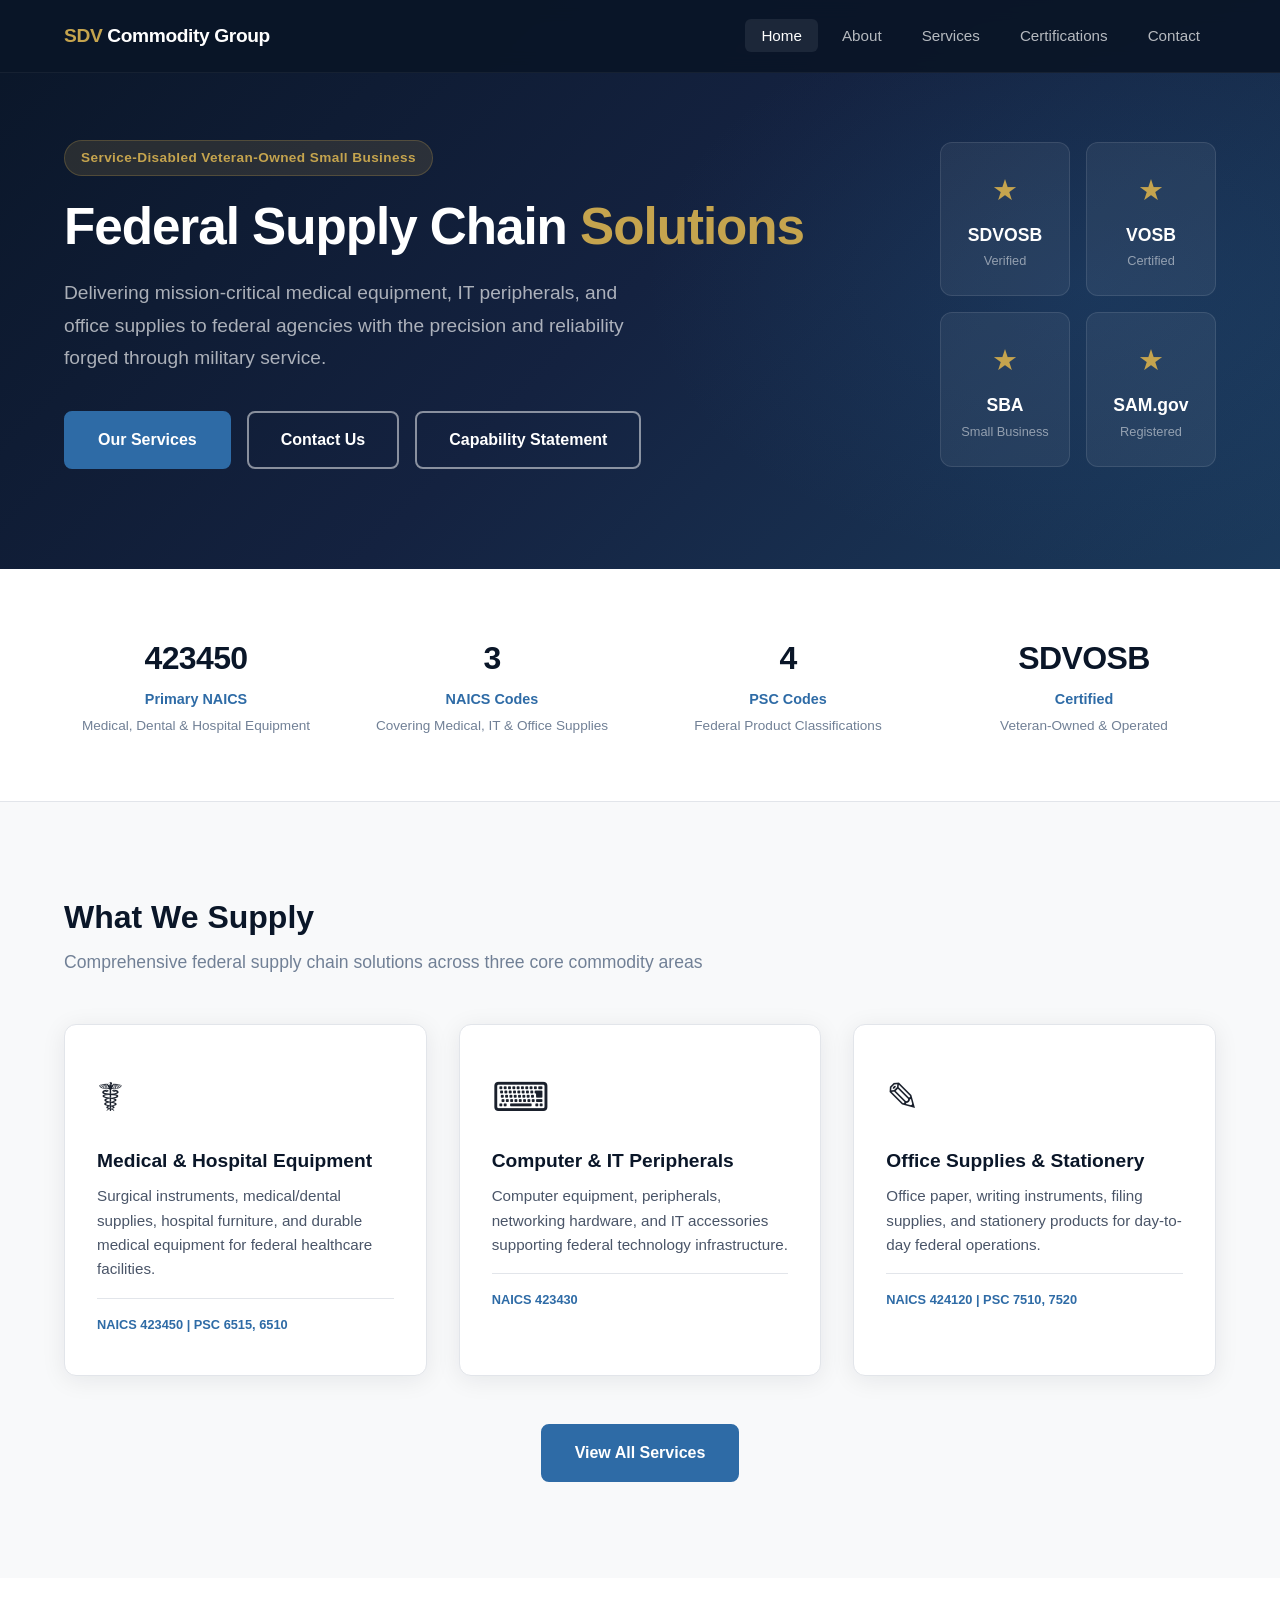
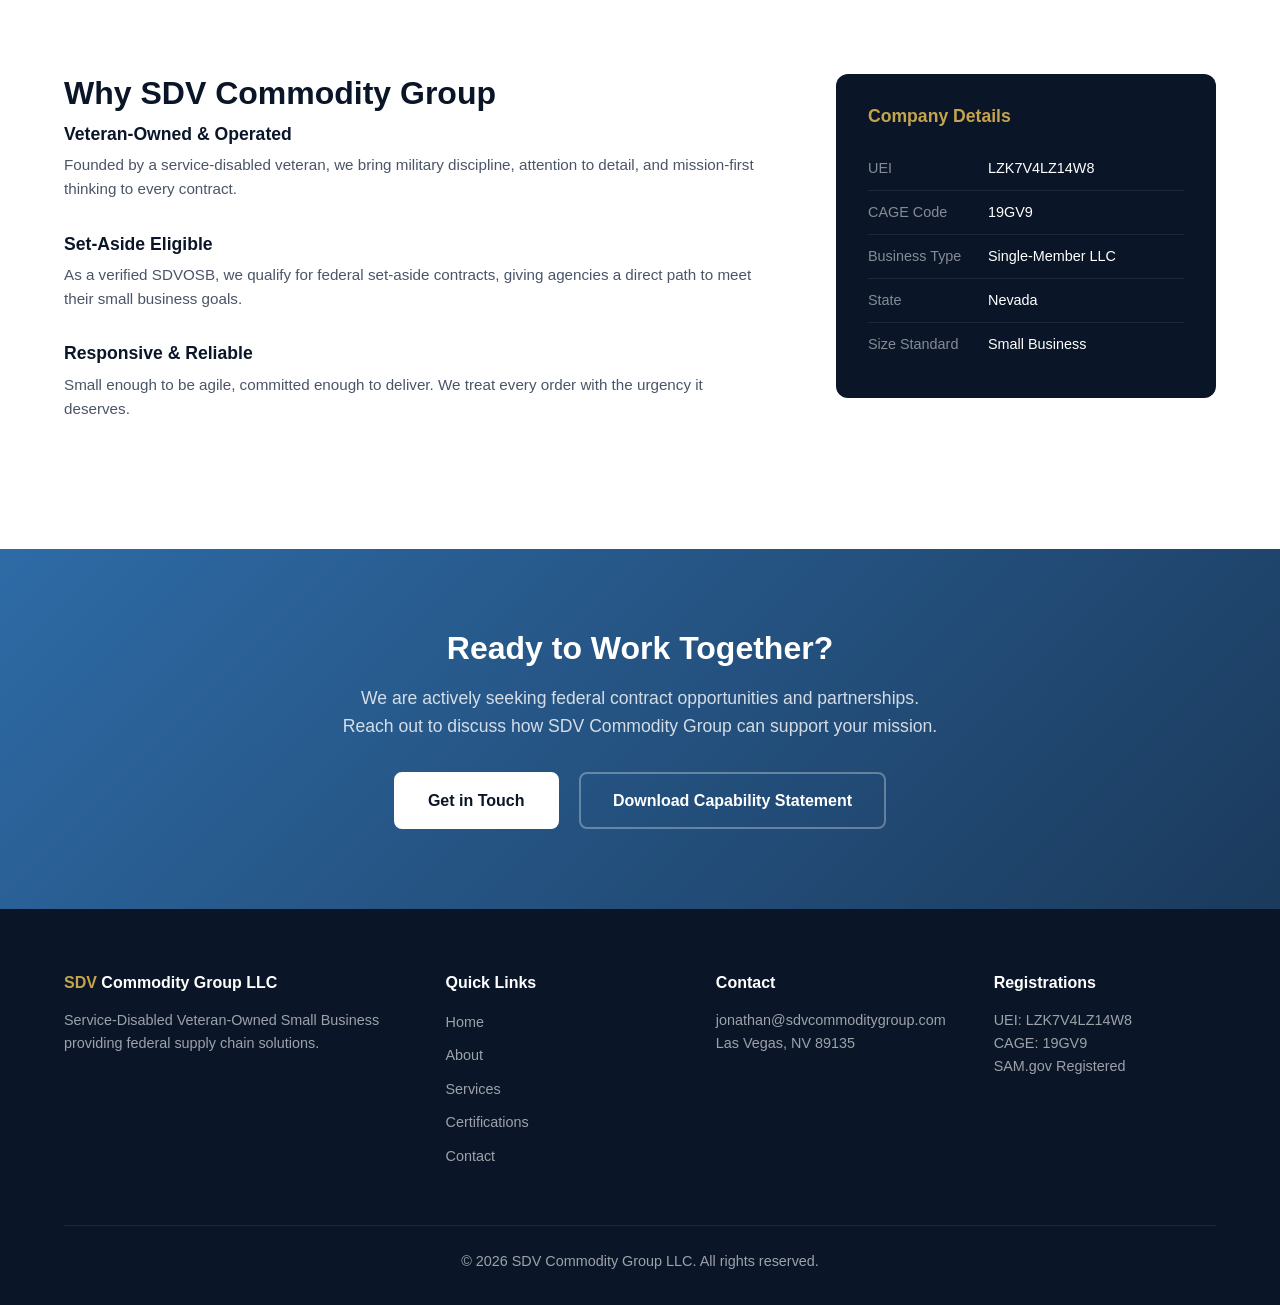
==== commit 0bba0123: "Add capability statement PDF download and update homepage with download links" ====
--- a/index.html
+++ b/index.html
@@ -111,6 +111,7 @@
         <div class="hero-cta">
           <a href="pages/services.html" class="btn btn-primary">Our Services</a>
           <a href="pages/contact.html" class="btn btn-outline">Contact Us</a>
+          <a href="/SDV_Capability_Statement_2026.pdf" class="btn btn-outline" download>Capability Statement</a>
         </div>
       </div>
       <div class="hero-badges">
@@ -238,6 +239,7 @@
       <h2>Ready to Work Together?</h2>
       <p>We are actively seeking federal contract opportunities and partnerships. Reach out to discuss how SDV Commodity Group can support your mission.</p>
       <a href="pages/contact.html" class="btn btn-white">Get in Touch</a>
+      <a href="/SDV_Capability_Statement_2026.pdf" class="btn btn-outline" style="border-color: rgba(255,255,255,0.3); color: #fff; margin-left: 16px;" download>Download Capability Statement</a>
     </div>
   </section>
 
